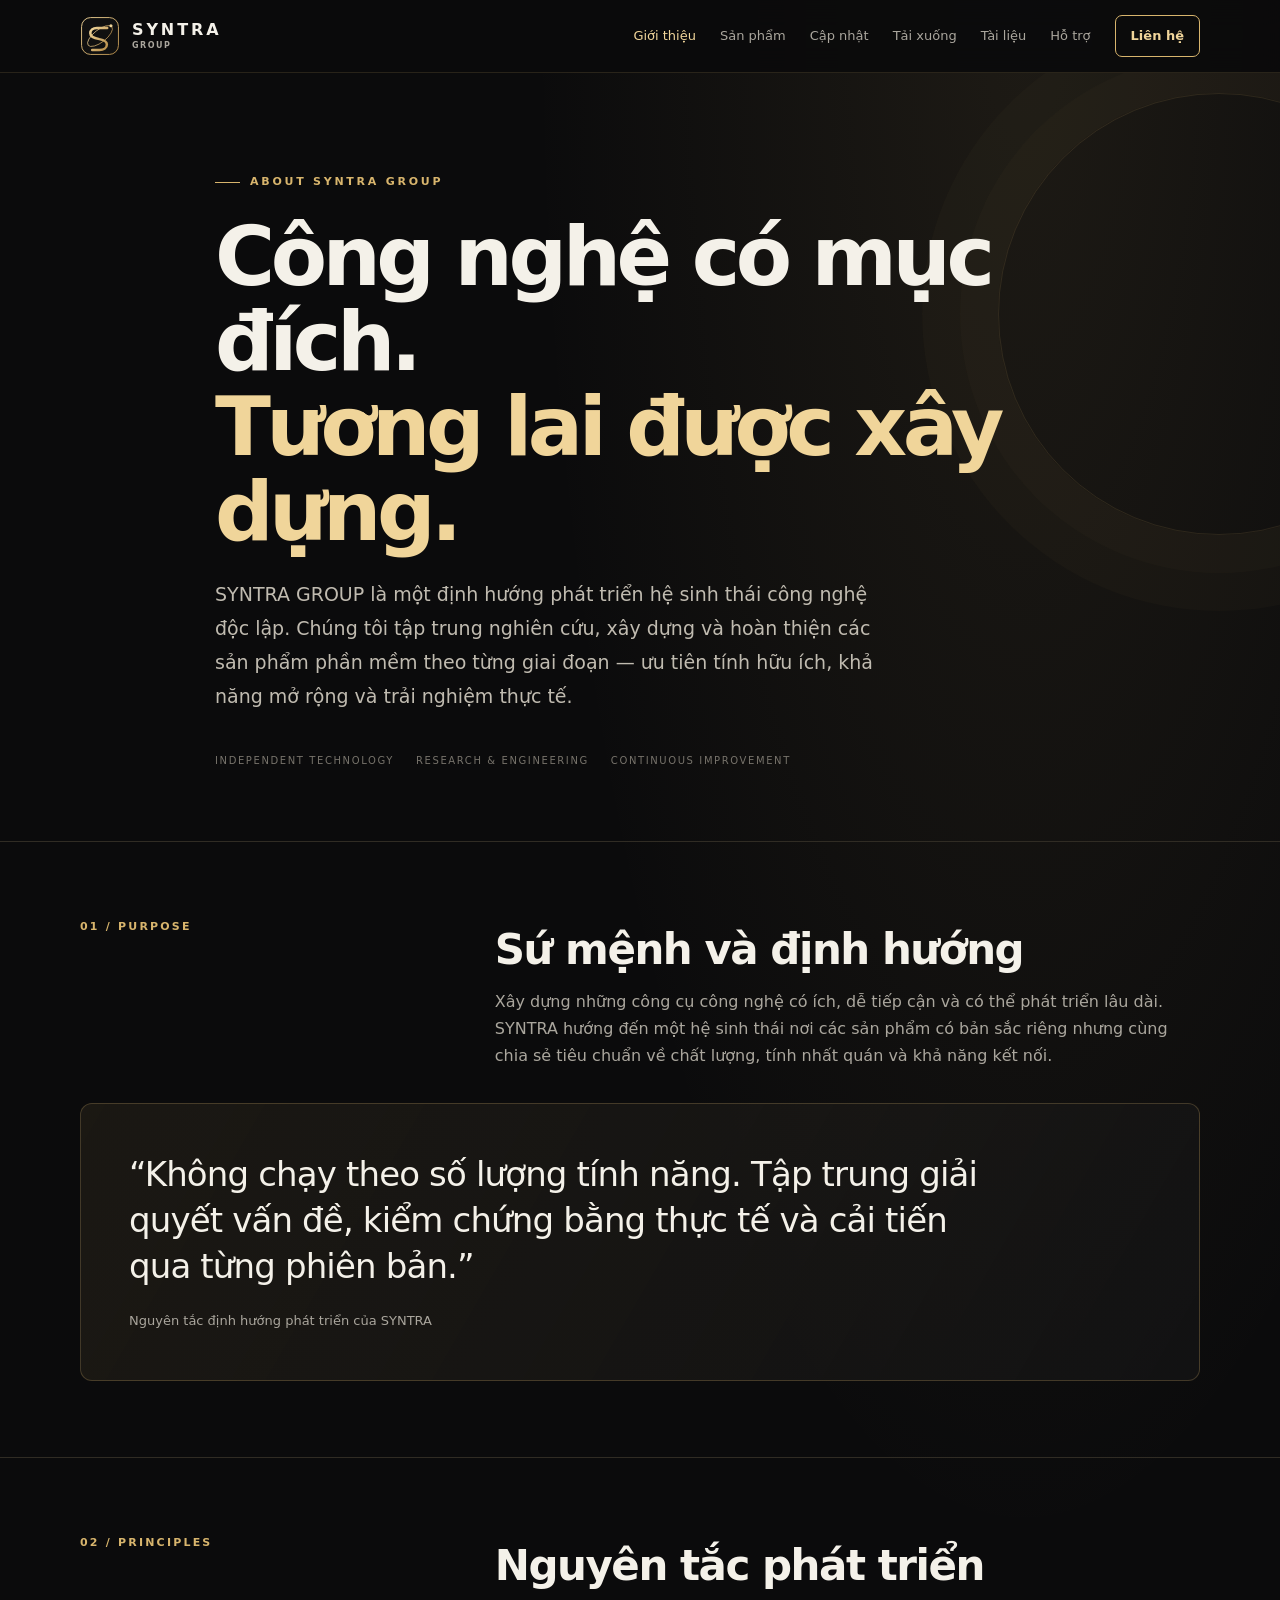
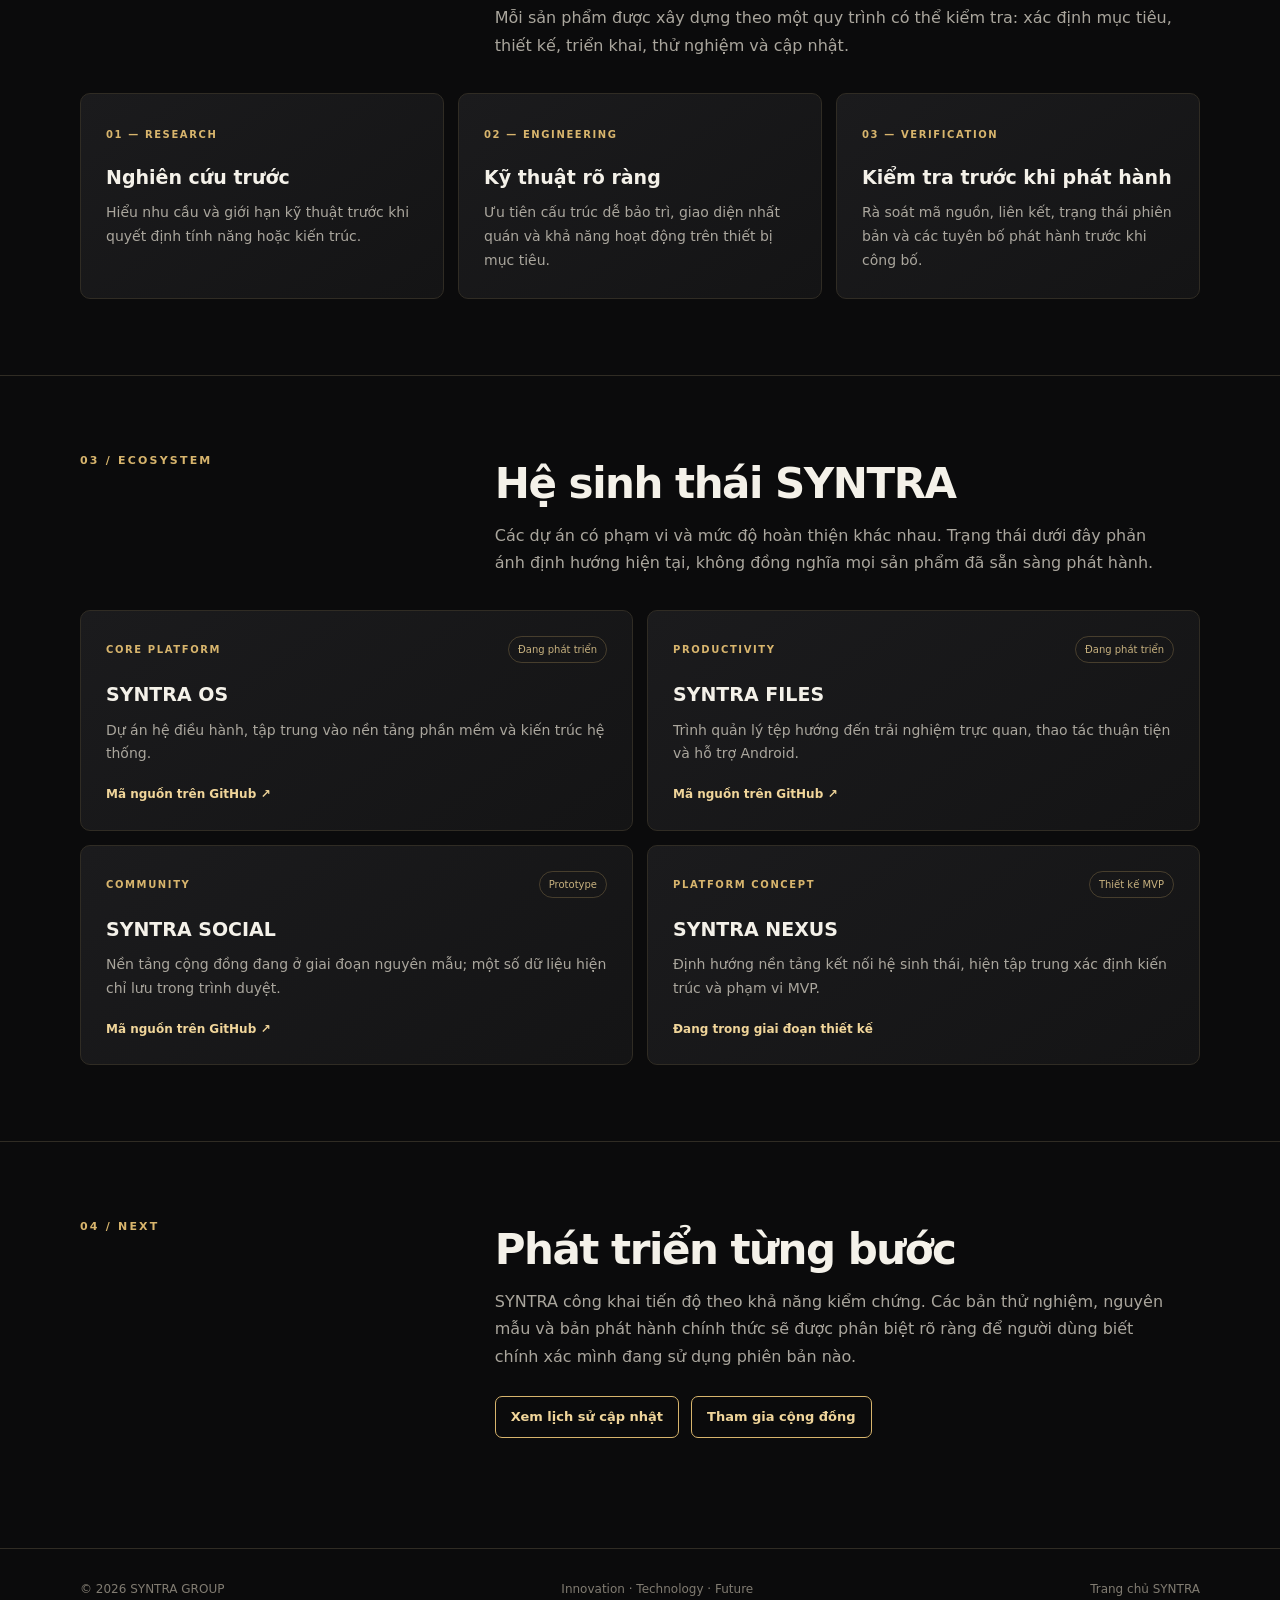
==== about/index.html @ 81cf1b52 "feat(seo): add canonical metadata and optimize image loading" ====
<!doctype html>
<html lang="vi">
<head>
  <meta charset="utf-8">
  <meta name="viewport" content="width=device-width, initial-scale=1">
  <meta name="theme-color" content="#0b0b0c">
  <meta name="description" content="Tìm hiểu về SYNTRA GROUP: định hướng, sứ mệnh, nguyên tắc phát triển và hệ sinh thái công nghệ SYNTRA.">
  <meta name="author" content="SYNTRA GROUP">
  <link rel="canonical" href="https://dea78799-dotcom.github.io/SYNTRA-Website/about/">
<meta property="og:type" content="website">
<meta property="og:title" content="Giới thiệu — SYNTRA GROUP">
<meta property="og:description" content="Một hệ sinh thái công nghệ độc lập, phát triển từng bước bằng nghiên cứu, kỹ thuật và cải tiến liên tục.">
<meta property="og:url" content="https://dea78799-dotcom.github.io/SYNTRA-Website/about/">
<meta property="og:image" content="https://raw.githubusercontent.com/dea78799-dotcom/Hinh-anh/main/file_0000000076408209a2b7b2c33b416b28.png">
<meta property="og:image:alt" content="SYNTRA GROUP — Innovation, Technology, Future">
<meta name="twitter:card" content="summary_large_image">
<meta name="twitter:title" content="Giới thiệu — SYNTRA GROUP">
<meta name="twitter:description" content="Một hệ sinh thái công nghệ độc lập, phát triển từng bước bằng nghiên cứu, kỹ thuật và cải tiến liên tục.">
<meta name="twitter:image" content="https://raw.githubusercontent.com/dea78799-dotcom/Hinh-anh/main/file_0000000076408209a2b7b2c33b416b28.png">
<title>Giới thiệu — SYNTRA GROUP</title>
  <link rel="icon" type="image/svg+xml" href="../assets/syntra-mark.svg">
  <style>
    :root{color-scheme:dark;--bg:#0b0b0c;--panel:#141415;--panel2:#1b1b1d;--gold:#d8b56d;--gold2:#f0d59a;--text:#f4f1e9;--muted:#aaa69d;--line:#302c24;--max:1120px}
    *{box-sizing:border-box}
    html{scroll-behavior:smooth}
    body{margin:0;background:radial-gradient(ellipse at 80% 0%,rgba(216,181,109,.09),transparent 34%),var(--bg);color:var(--text);font-family:Inter,ui-sans-serif,system-ui,-apple-system,"Segoe UI",sans-serif;line-height:1.7}
    a{color:inherit;text-decoration:none}
    a:focus-visible{outline:2px solid var(--gold2);outline-offset:4px}
    .wrap{width:min(var(--max),calc(100% - 40px));margin:auto}
    .skip{position:absolute;left:12px;top:-60px;z-index:30;padding:10px 14px;background:var(--gold);color:#111;border-radius:6px;font-weight:700}
    .skip:focus{top:12px}
    header{position:sticky;top:0;z-index:10;background:rgba(11,11,12,.9);backdrop-filter:blur(14px);border-bottom:1px solid rgba(216,181,109,.15)}
    .nav{min-height:72px;display:flex;align-items:center;justify-content:space-between;gap:20px}
    .brand{display:flex;align-items:center;gap:12px;font-weight:800;letter-spacing:.18em}
    .mark{width:40px;height:40px}
    .brand-word{display:flex;flex-direction:column;line-height:1.1;gap:4px}
    .brand-word small{font-size:8px;letter-spacing:.19em;color:var(--muted)}
    nav{display:flex;align-items:center;gap:24px;color:var(--muted);font-size:13px}
    nav a:hover,nav a[aria-current=page]{color:var(--gold2)}
    .nav-cta,.button{display:inline-flex;align-items:center;justify-content:center;border:1px solid var(--gold);border-radius:7px;padding:9px 15px;color:var(--gold2);font-size:13px;font-weight:700}
    .nav-cta:hover,.button:hover{background:var(--gold);color:#111}
    .menu-toggle{display:none;width:42px;height:42px;border:1px solid var(--line);border-radius:8px;background:transparent;color:var(--text);align-items:center;justify-content:center}
    .hero{padding:100px 0 72px;border-bottom:1px solid var(--line);position:relative;overflow:hidden}
    .hero:after{content:"";position:absolute;width:440px;height:440px;right:-160px;top:20px;border:1px solid rgba(216,181,109,.12);border-radius:50%;box-shadow:0 0 0 38px rgba(216,181,109,.025),0 0 0 76px rgba(216,181,109,.018);pointer-events:none}
    .hero-inner{position:relative;z-index:1;max-width:850px}
    .eyebrow{display:flex;align-items:center;gap:10px;color:var(--gold);font-size:11px;font-weight:800;letter-spacing:.25em;text-transform:uppercase}
    .eyebrow:before{content:"";width:25px;height:1px;background:var(--gold)}
    h1{font-size:clamp(44px,8vw,82px);line-height:1.04;letter-spacing:-.055em;margin:22px 0}
    h1 span{color:var(--gold2)}
    .lead{max-width:690px;color:#c0bbb0;font-size:clamp(16px,2vw,19px);line-height:1.8}
    .hero-meta{display:flex;flex-wrap:wrap;gap:22px;margin-top:38px;color:#77736b;font-size:10px;letter-spacing:.16em;text-transform:uppercase}
    .section{padding:76px 0;border-bottom:1px solid var(--line)}
    .section-head{display:grid;grid-template-columns:.7fr 1.3fr;gap:35px;align-items:start;margin-bottom:34px}
    .section-index{color:var(--gold);font-size:11px;letter-spacing:.2em;font-weight:800}
    h2{font-size:clamp(28px,4vw,42px);line-height:1.15;letter-spacing:-.035em;margin:8px 0 14px}
    .section-intro{color:var(--muted);max-width:680px;margin:0}
    .principles{display:grid;grid-template-columns:repeat(3,1fr);gap:14px}
    .principle,.project{background:linear-gradient(145deg,var(--panel2),var(--panel));border:1px solid var(--line);border-radius:10px;padding:25px}
    .principle small,.project small{color:var(--gold);font-size:10px;letter-spacing:.16em;font-weight:800}
    .principle h3,.project h3{font-size:19px;margin:15px 0 8px}
    .principle p,.project p{color:var(--muted);font-size:14px;margin:0}
    .projects{display:grid;grid-template-columns:repeat(2,1fr);gap:14px}
    .project{min-height:190px;display:flex;flex-direction:column}
    .project-top{display:flex;align-items:center;justify-content:space-between;gap:12px}
    .status{font-size:10px;color:#c7b17f;border:1px solid rgba(216,181,109,.25);border-radius:20px;padding:4px 9px;white-space:nowrap}
    .project .project-link{margin-top:auto;padding-top:18px;color:var(--gold2);font-size:12px;font-weight:700}
    .statement{padding:48px;border:1px solid rgba(216,181,109,.24);border-radius:12px;background:linear-gradient(120deg,rgba(216,181,109,.08),rgba(20,20,21,.8))}
    .statement blockquote{font-size:clamp(22px,3.5vw,34px);line-height:1.35;letter-spacing:-.025em;margin:0;max-width:850px}
    .statement p{color:var(--muted);font-size:13px;margin:20px 0 0}
    .cta-row{display:flex;flex-wrap:wrap;gap:12px;margin-top:26px}
    footer{padding:30px 0;color:#817c72;font-size:12px}
    .footer-inner{display:flex;justify-content:space-between;gap:18px;flex-wrap:wrap}
    @media(max-width:760px){.menu-toggle{display:flex}nav{display:none;position:absolute;top:72px;left:0;right:0;padding:18px 20px 22px;background:#101011;border-bottom:1px solid var(--line);flex-direction:column;align-items:stretch;gap:0}nav.open{display:flex}nav a{padding:12px 4px;border-bottom:1px solid rgba(255,255,255,.05)}nav .nav-cta{margin-top:10px;text-align:center}.hero{padding:76px 0 54px}.section{padding:58px 0}.section-head{grid-template-columns:1fr;gap:12px}.principles{grid-template-columns:1fr}.projects{grid-template-columns:1fr}.statement{padding:28px}}
    @media(prefers-reduced-motion:reduce){html{scroll-behavior:auto}*,*::before,*::after{animation-duration:.01ms!important;transition-duration:.01ms!important}}
  
/* SYNTRA responsive refinement */
img,svg,video{max-width:100%}
button,a{-webkit-tap-highlight-color:transparent}
main{min-width:0}
@media(min-width:701px) and (max-width:1050px){
  .wrap{width:min(var(--max,1120px),calc(100% - 48px))}
  nav,.navlinks{gap:clamp(10px,1.6vw,20px)}
  .hero-layout{gap:28px}
  .grid{gap:14px}
}
@media(max-width:700px){
  .wrap{width:calc(100% - 32px)}
  h1{overflow-wrap:anywhere}
  .lead{font-size:15px}
  .section-head{align-items:flex-start}
  .actions,.hero-actions{width:100%}
  .actions .button,.hero-actions .button{min-height:44px}
  .card,.panel,.announcement{min-width:0}
  footer .wrap,footer .footer-inner{align-items:flex-start}
}
@media(max-width:380px){
  .wrap{width:calc(100% - 24px)}
  .brand{letter-spacing:.1em}
  .brand img,.mark{width:34px;height:34px}
  h1{font-size:clamp(36px,12vw,48px)}
  .button{padding:10px 12px;font-size:12px}
}
</style>
</head>
<body>
  <a class="skip" href="#main">Bỏ qua điều hướng</a>
  <header>
    <div class="wrap nav">
      <a class="brand" href="../" aria-label="SYNTRA trang chủ"><img decoding="async" class="mark" src="../assets/syntra-mark.svg" alt=""><span class="brand-word"><span>SYNTRA</span><small>GROUP</small></span></a>
      <button class="menu-toggle" id="menu-toggle" type="button" aria-label="Mở menu" aria-expanded="false" aria-controls="main-nav">☰</button>
      <nav id="main-nav" aria-label="Điều hướng chính">
        <a href="./" aria-current="page">Giới thiệu</a>
        <a href="../#products">Sản phẩm</a>
        <a href="../updates/">Cập nhật</a>
        <a href="../downloads/">Tải xuống</a>
        <a href="../docs/">Tài liệu</a>
        <a href="../support/">Hỗ trợ</a>
        <a class="nav-cta" href="mailto:vanhuong05042025@gmail.com">Liên hệ</a>
      </nav>
    </div>
  </header>
  <main id="main">
    <section class="hero">
      <div class="wrap hero-inner">
        <div class="eyebrow">About SYNTRA GROUP</div>
        <h1>Công nghệ có mục đích.<br><span>Tương lai được xây dựng.</span></h1>
        <p class="lead">SYNTRA GROUP là một định hướng phát triển hệ sinh thái công nghệ độc lập. Chúng tôi tập trung nghiên cứu, xây dựng và hoàn thiện các sản phẩm phần mềm theo từng giai đoạn — ưu tiên tính hữu ích, khả năng mở rộng và trải nghiệm thực tế.</p>
        <div class="hero-meta"><span>Independent technology</span><span>Research & engineering</span><span>Continuous improvement</span></div>
      </div>
    </section>

    <section class="section">
      <div class="wrap">
        <div class="section-head">
          <div class="section-index">01 / PURPOSE</div>
          <div><h2>Sứ mệnh và định hướng</h2><p class="section-intro">Xây dựng những công cụ công nghệ có ích, dễ tiếp cận và có thể phát triển lâu dài. SYNTRA hướng đến một hệ sinh thái nơi các sản phẩm có bản sắc riêng nhưng cùng chia sẻ tiêu chuẩn về chất lượng, tính nhất quán và khả năng kết nối.</p></div>
        </div>
        <div class="statement">
          <blockquote>“Không chạy theo số lượng tính năng. Tập trung giải quyết vấn đề, kiểm chứng bằng thực tế và cải tiến qua từng phiên bản.”</blockquote>
          <p>Nguyên tắc định hướng phát triển của SYNTRA</p>
        </div>
      </div>
    </section>

    <section class="section">
      <div class="wrap">
        <div class="section-head">
          <div class="section-index">02 / PRINCIPLES</div>
          <div><h2>Nguyên tắc phát triển</h2><p class="section-intro">Mỗi sản phẩm được xây dựng theo một quy trình có thể kiểm tra: xác định mục tiêu, thiết kế, triển khai, thử nghiệm và cập nhật.</p></div>
        </div>
        <div class="principles">
          <article class="principle"><small>01 — RESEARCH</small><h3>Nghiên cứu trước</h3><p>Hiểu nhu cầu và giới hạn kỹ thuật trước khi quyết định tính năng hoặc kiến trúc.</p></article>
          <article class="principle"><small>02 — ENGINEERING</small><h3>Kỹ thuật rõ ràng</h3><p>Ưu tiên cấu trúc dễ bảo trì, giao diện nhất quán và khả năng hoạt động trên thiết bị mục tiêu.</p></article>
          <article class="principle"><small>03 — VERIFICATION</small><h3>Kiểm tra trước khi phát hành</h3><p>Rà soát mã nguồn, liên kết, trạng thái phiên bản và các tuyên bố phát hành trước khi công bố.</p></article>
        </div>
      </div>
    </section>

    <section class="section" id="ecosystem">
      <div class="wrap">
        <div class="section-head">
          <div class="section-index">03 / ECOSYSTEM</div>
          <div><h2>Hệ sinh thái SYNTRA</h2><p class="section-intro">Các dự án có phạm vi và mức độ hoàn thiện khác nhau. Trạng thái dưới đây phản ánh định hướng hiện tại, không đồng nghĩa mọi sản phẩm đã sẵn sàng phát hành.</p></div>
        </div>
        <div class="projects">
          <article class="project"><div class="project-top"><small>CORE PLATFORM</small><span class="status">Đang phát triển</span></div><h3>SYNTRA OS</h3><p>Dự án hệ điều hành, tập trung vào nền tảng phần mềm và kiến trúc hệ thống.</p><a class="project-link" href="https://github.com/dea78799-dotcom/SyntraOS" target="_blank" rel="noopener noreferrer">Mã nguồn trên GitHub ↗</a></article>
          <article class="project"><div class="project-top"><small>PRODUCTIVITY</small><span class="status">Đang phát triển</span></div><h3>SYNTRA FILES</h3><p>Trình quản lý tệp hướng đến trải nghiệm trực quan, thao tác thuận tiện và hỗ trợ Android.</p><a class="project-link" href="https://github.com/dea78799-dotcom/Syntra-Files" target="_blank" rel="noopener noreferrer">Mã nguồn trên GitHub ↗</a></article>
          <article class="project"><div class="project-top"><small>COMMUNITY</small><span class="status">Prototype</span></div><h3>SYNTRA SOCIAL</h3><p>Nền tảng cộng đồng đang ở giai đoạn nguyên mẫu; một số dữ liệu hiện chỉ lưu trong trình duyệt.</p><a class="project-link" href="https://github.com/dea78799-dotcom/SYNTRA-Social" target="_blank" rel="noopener noreferrer">Mã nguồn trên GitHub ↗</a></article>
          <article class="project"><div class="project-top"><small>PLATFORM CONCEPT</small><span class="status">Thiết kế MVP</span></div><h3>SYNTRA NEXUS</h3><p>Định hướng nền tảng kết nối hệ sinh thái, hiện tập trung xác định kiến trúc và phạm vi MVP.</p><span class="project-link">Đang trong giai đoạn thiết kế</span></article>
        </div>
      </div>
    </section>

    <section class="section">
      <div class="wrap">
        <div class="section-head">
          <div class="section-index">04 / NEXT</div>
          <div><h2>Phát triển từng bước</h2><p class="section-intro">SYNTRA công khai tiến độ theo khả năng kiểm chứng. Các bản thử nghiệm, nguyên mẫu và bản phát hành chính thức sẽ được phân biệt rõ ràng để người dùng biết chính xác mình đang sử dụng phiên bản nào.</p>
            <div class="cta-row"><a class="button" href="../updates/">Xem lịch sử cập nhật</a><a class="button" href="../community/">Tham gia cộng đồng</a></div>
          </div>
        </div>
      </div>
    </section>
  </main>
  <footer><div class="wrap footer-inner"><span>© <span id="year"></span> SYNTRA GROUP</span><span>Innovation · Technology · Future</span><a href="../">Trang chủ SYNTRA</a></div></footer>
  <script>
    (() => {
      const year = document.getElementById("year");
      const button = document.getElementById("menu-toggle");
      const nav = document.getElementById("main-nav");
      if (year) year.textContent = new Date().getFullYear();
      const closeMenu = () => {
        if (!button || !nav) return;
        button.setAttribute("aria-expanded", "false");
        button.setAttribute("aria-label", "Mở menu");
        nav.classList.remove("open");
      };
      if (button && nav) {
        button.addEventListener("click", () => {
          const open = button.getAttribute("aria-expanded") === "true";
          button.setAttribute("aria-expanded", String(!open));
          button.setAttribute("aria-label", open ? "Mở menu" : "Đóng menu");
          nav.classList.toggle("open", !open);
        });
        nav.querySelectorAll("a").forEach(link => link.addEventListener("click", closeMenu));
        document.addEventListener("keydown", event => {
          if (event.key === "Escape") { closeMenu(); button.focus(); }
        });
      }
    })();
  </script>
</body>
</html>
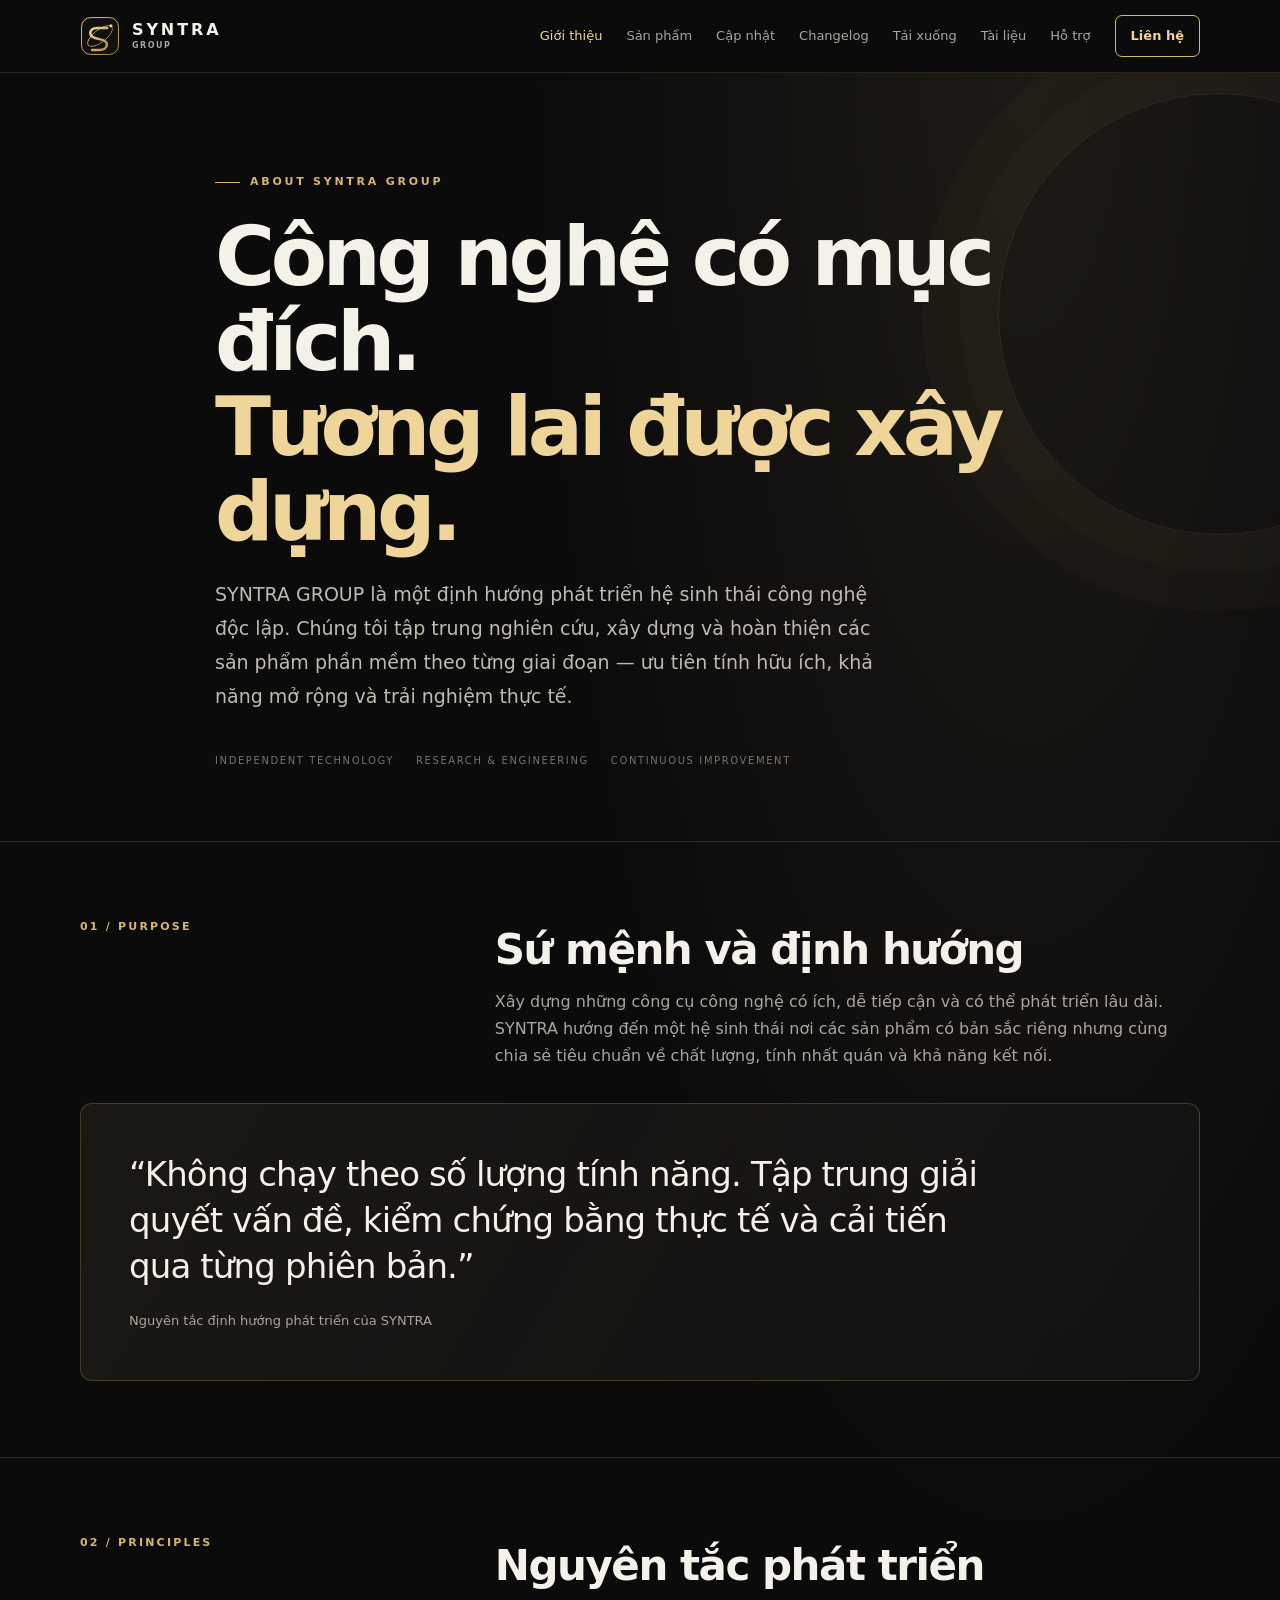
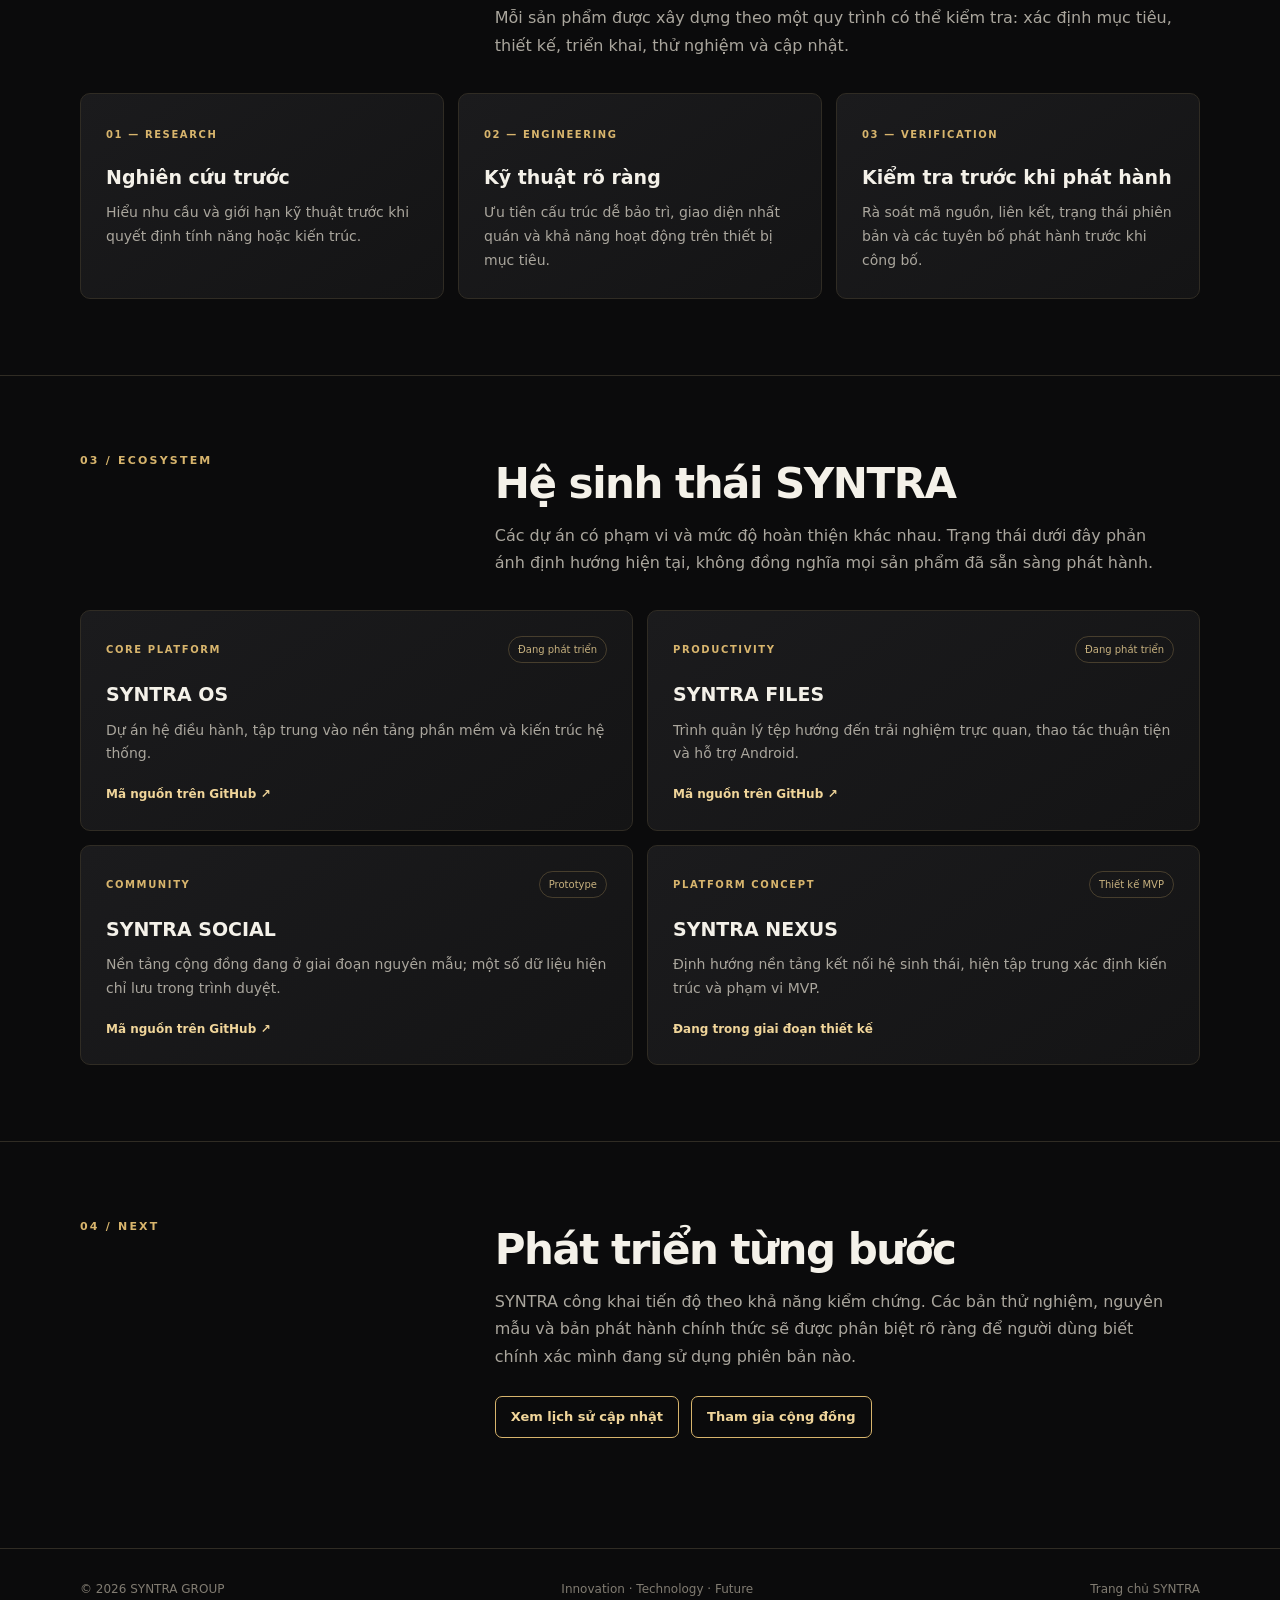
==== commit ab869c08: "Add Changelog navigation" ====
--- a/about/index.html
+++ b/about/index.html
@@ -3,7 +3,9 @@
 <head>
   <meta charset="utf-8">
   <meta name="viewport" content="width=device-width, initial-scale=1">
-  <meta name="theme-color" content="#0b0b0c">
+    <meta http-equiv="Content-Security-Policy" content="default-src 'self'; base-uri 'self'; object-src 'none'; frame-src 'none'; form-action 'self'; script-src 'self' 'unsafe-inline'; style-src 'self' 'unsafe-inline'; img-src 'self' data: https://raw.githubusercontent.com; font-src 'self' data:; connect-src 'self'; media-src 'self'; upgrade-insecure-requests">
+  <meta name="referrer" content="strict-origin-when-cross-origin">
+<meta name="theme-color" content="#0b0b0c">
   <meta name="description" content="Tìm hiểu về SYNTRA GROUP: định hướng, sứ mệnh, nguyên tắc phát triển và hệ sinh thái công nghệ SYNTRA.">
   <meta name="author" content="SYNTRA GROUP">
   <link rel="canonical" href="https://dea78799-dotcom.github.io/SYNTRA-Website/about/">
@@ -111,7 +113,7 @@
       <nav id="main-nav" aria-label="Điều hướng chính">
         <a href="./" aria-current="page">Giới thiệu</a>
         <a href="../#products">Sản phẩm</a>
-        <a href="../updates/">Cập nhật</a>
+        <a href="../updates/">Cập nhật</a><a href="../changelog/">Changelog</a>
         <a href="../downloads/">Tải xuống</a>
         <a href="../docs/">Tài liệu</a>
         <a href="../support/">Hỗ trợ</a>
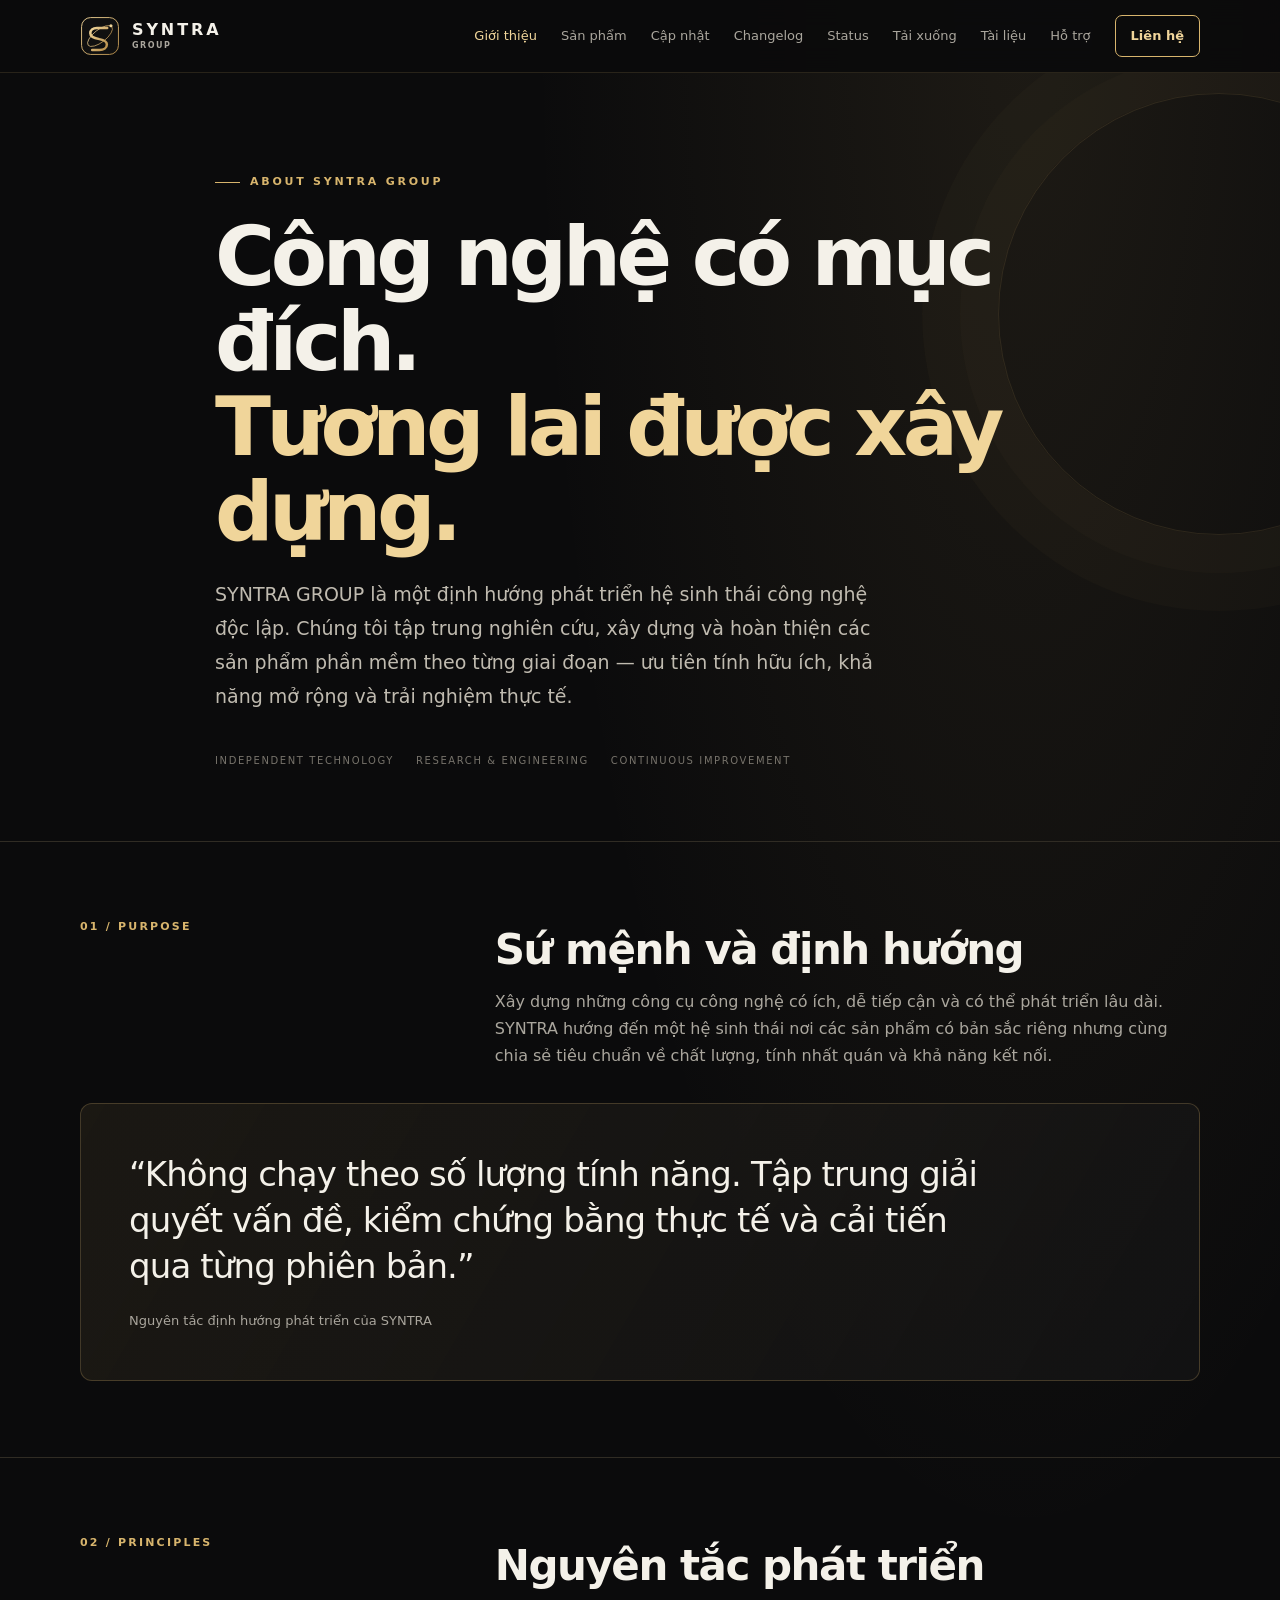
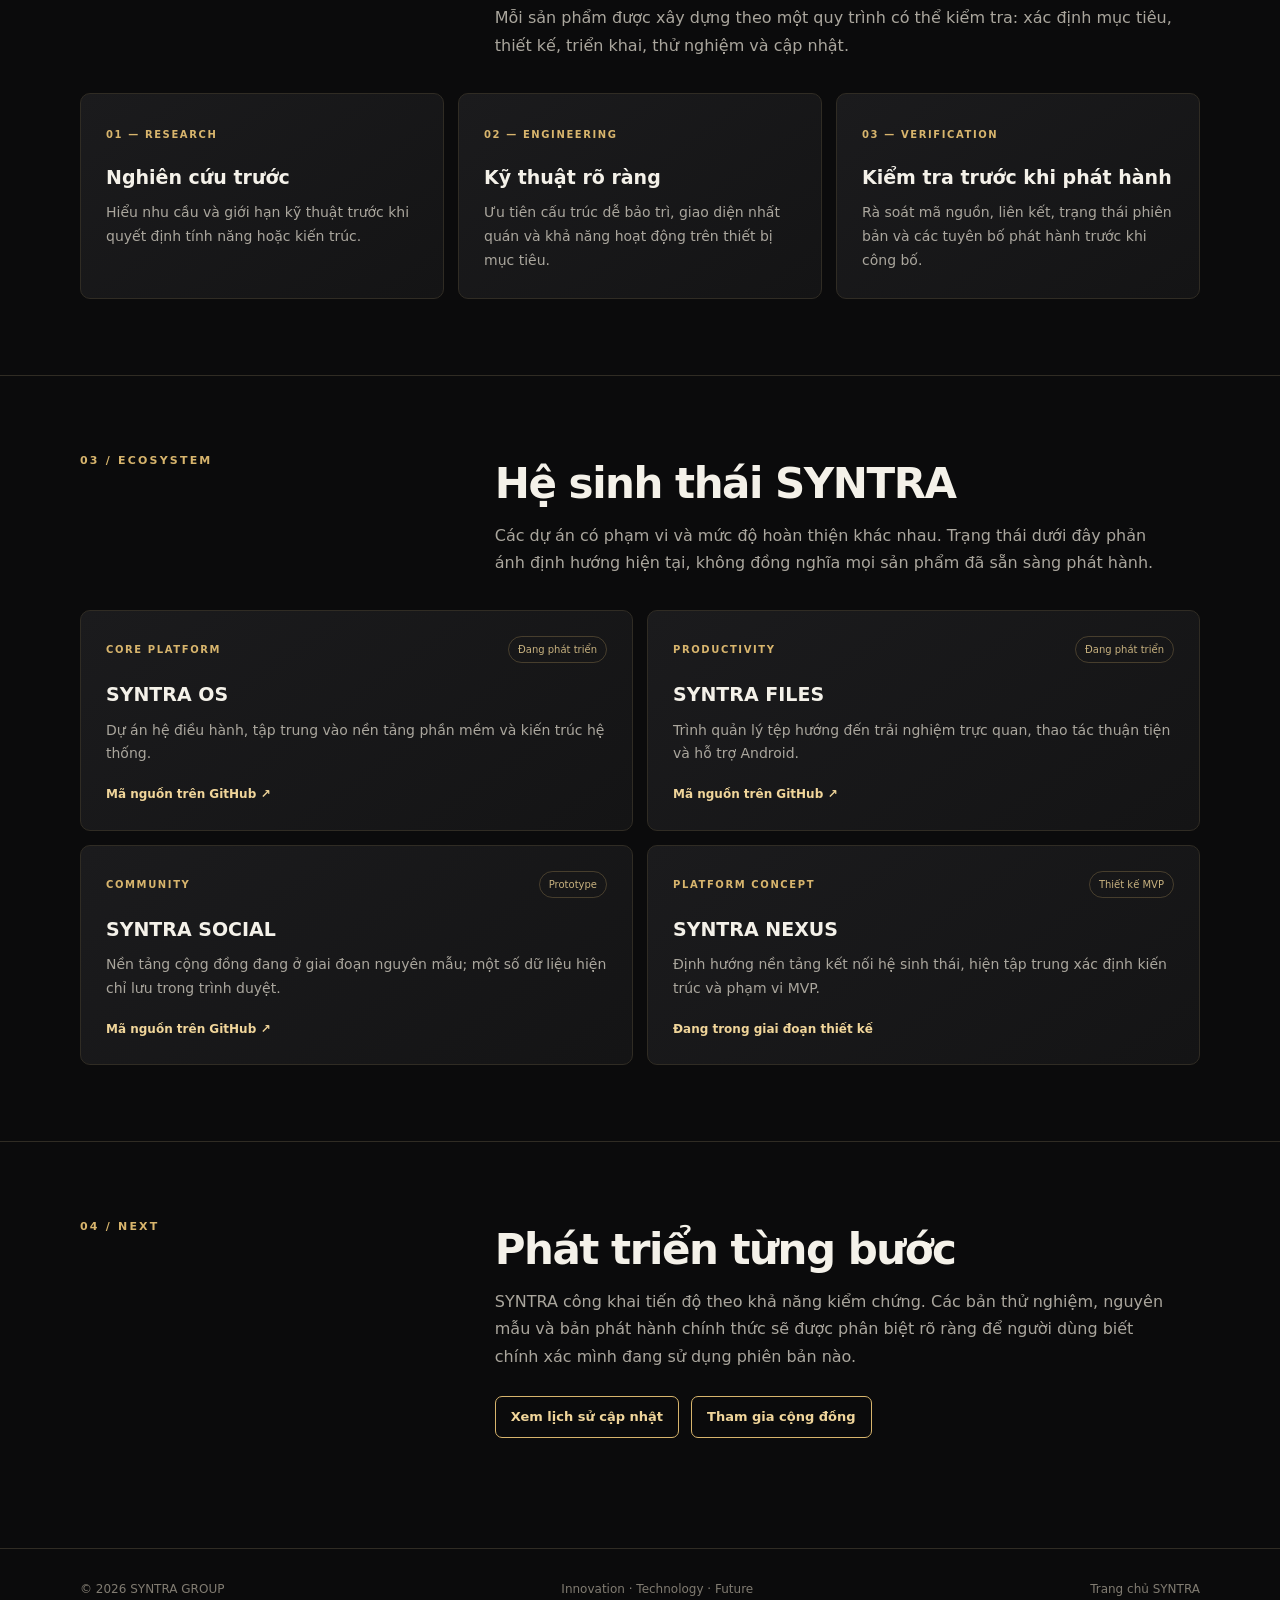
==== commit 667ebeee: "Add Status navigation" ====
--- a/about/index.html
+++ b/about/index.html
@@ -113,7 +113,7 @@
       <nav id="main-nav" aria-label="Điều hướng chính">
         <a href="./" aria-current="page">Giới thiệu</a>
         <a href="../#products">Sản phẩm</a>
-        <a href="../updates/">Cập nhật</a><a href="../changelog/">Changelog</a>
+        <a href="../updates/">Cập nhật</a><a href="../changelog/">Changelog</a><a href="../status/">Status</a>
         <a href="../downloads/">Tải xuống</a>
         <a href="../docs/">Tài liệu</a>
         <a href="../support/">Hỗ trợ</a>
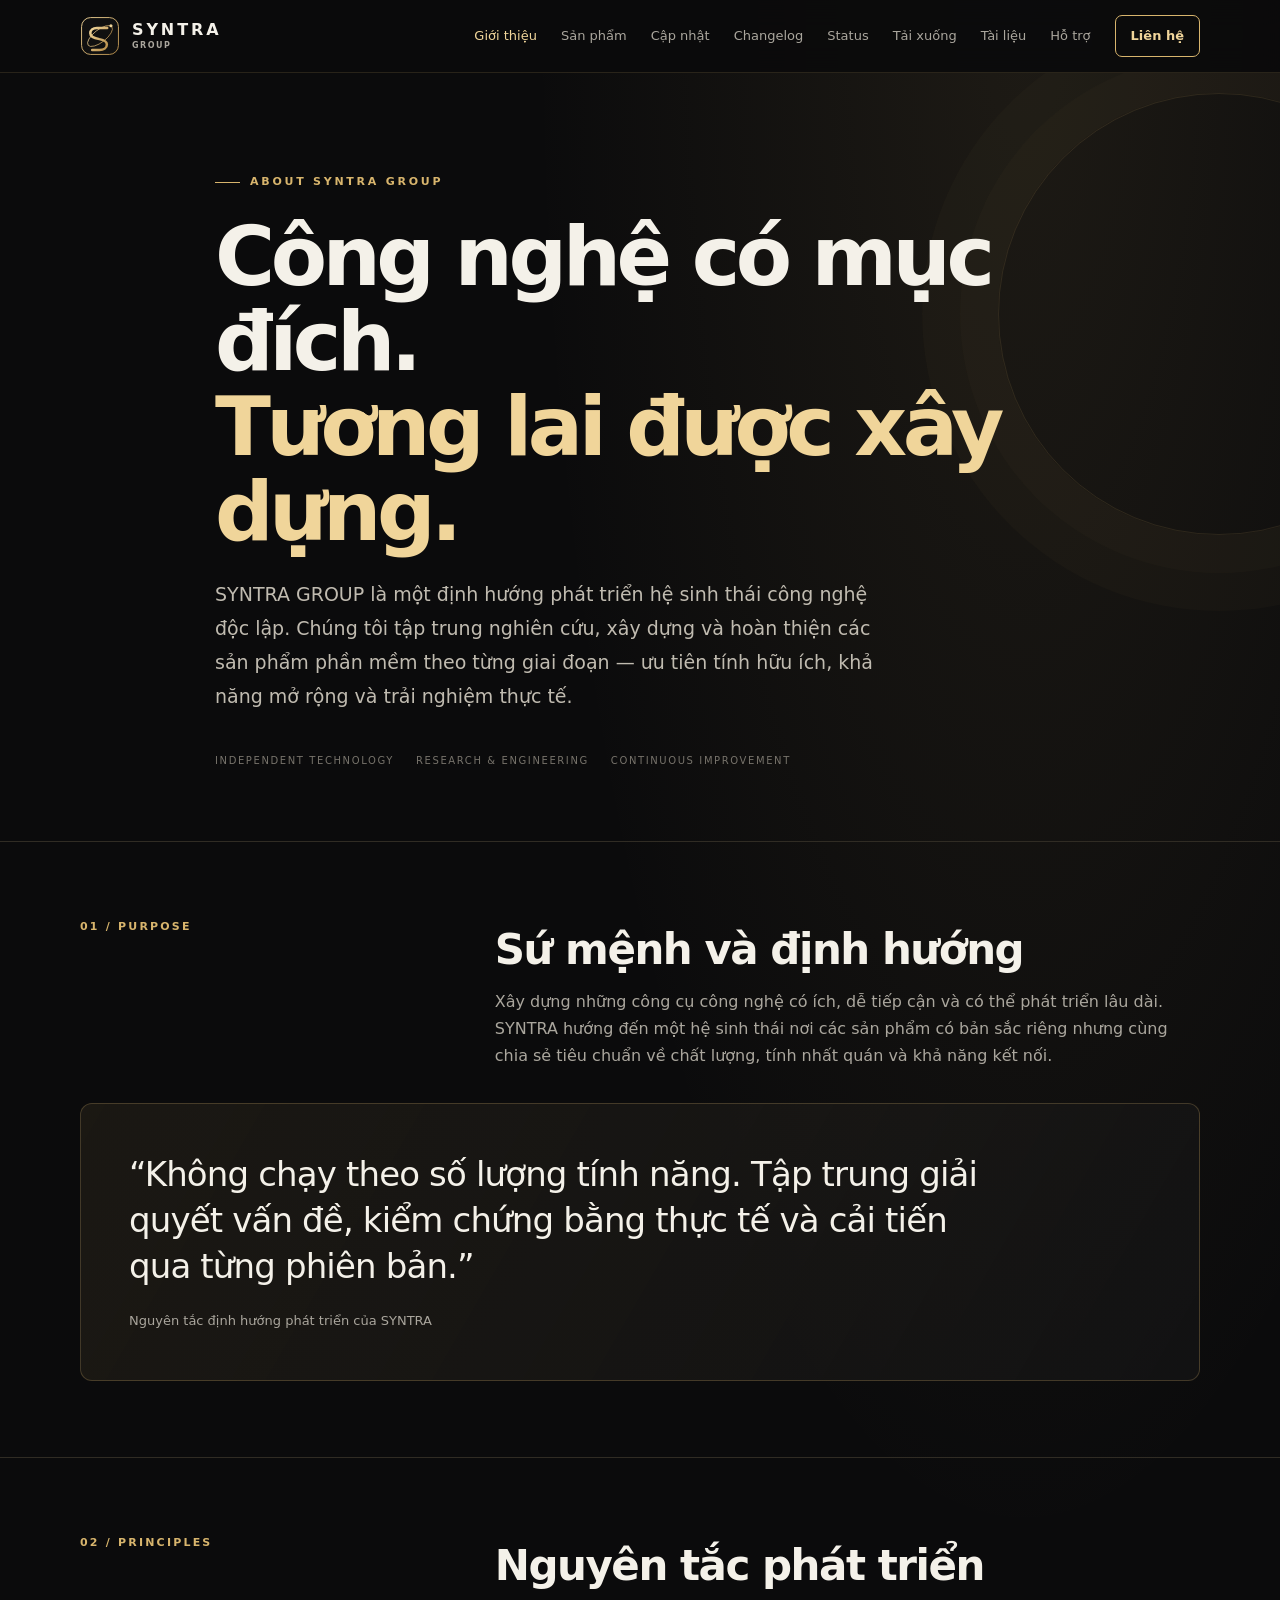
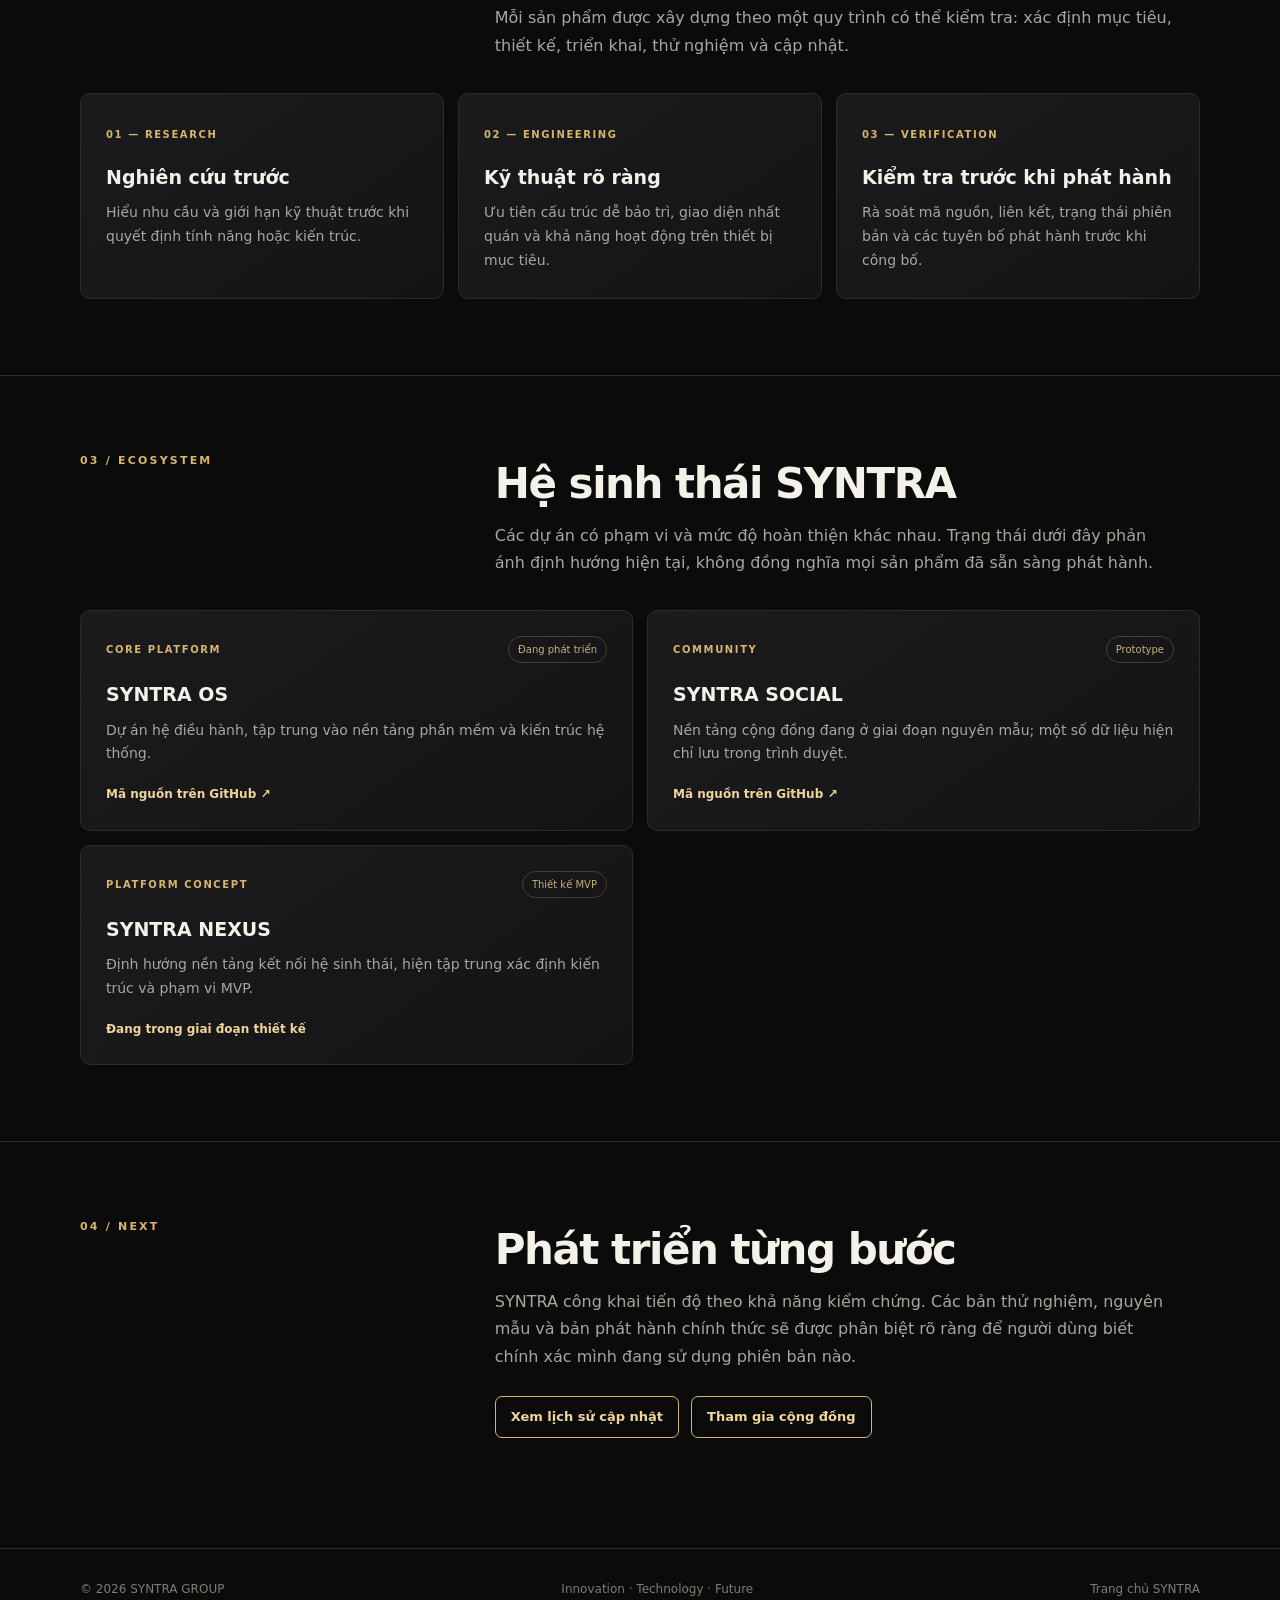
==== commit d2536e1a: "Remove discontinued SYNTRA FILES from active website" ====
--- a/about/index.html
+++ b/about/index.html
@@ -166,7 +166,6 @@
         </div>
         <div class="projects">
           <article class="project"><div class="project-top"><small>CORE PLATFORM</small><span class="status">Đang phát triển</span></div><h3>SYNTRA OS</h3><p>Dự án hệ điều hành, tập trung vào nền tảng phần mềm và kiến trúc hệ thống.</p><a class="project-link" href="https://github.com/dea78799-dotcom/SyntraOS" target="_blank" rel="noopener noreferrer">Mã nguồn trên GitHub ↗</a></article>
-          <article class="project"><div class="project-top"><small>PRODUCTIVITY</small><span class="status">Đang phát triển</span></div><h3>SYNTRA FILES</h3><p>Trình quản lý tệp hướng đến trải nghiệm trực quan, thao tác thuận tiện và hỗ trợ Android.</p><a class="project-link" href="https://github.com/dea78799-dotcom/Syntra-Files" target="_blank" rel="noopener noreferrer">Mã nguồn trên GitHub ↗</a></article>
           <article class="project"><div class="project-top"><small>COMMUNITY</small><span class="status">Prototype</span></div><h3>SYNTRA SOCIAL</h3><p>Nền tảng cộng đồng đang ở giai đoạn nguyên mẫu; một số dữ liệu hiện chỉ lưu trong trình duyệt.</p><a class="project-link" href="https://github.com/dea78799-dotcom/SYNTRA-Social" target="_blank" rel="noopener noreferrer">Mã nguồn trên GitHub ↗</a></article>
           <article class="project"><div class="project-top"><small>PLATFORM CONCEPT</small><span class="status">Thiết kế MVP</span></div><h3>SYNTRA NEXUS</h3><p>Định hướng nền tảng kết nối hệ sinh thái, hiện tập trung xác định kiến trúc và phạm vi MVP.</p><span class="project-link">Đang trong giai đoạn thiết kế</span></article>
         </div>
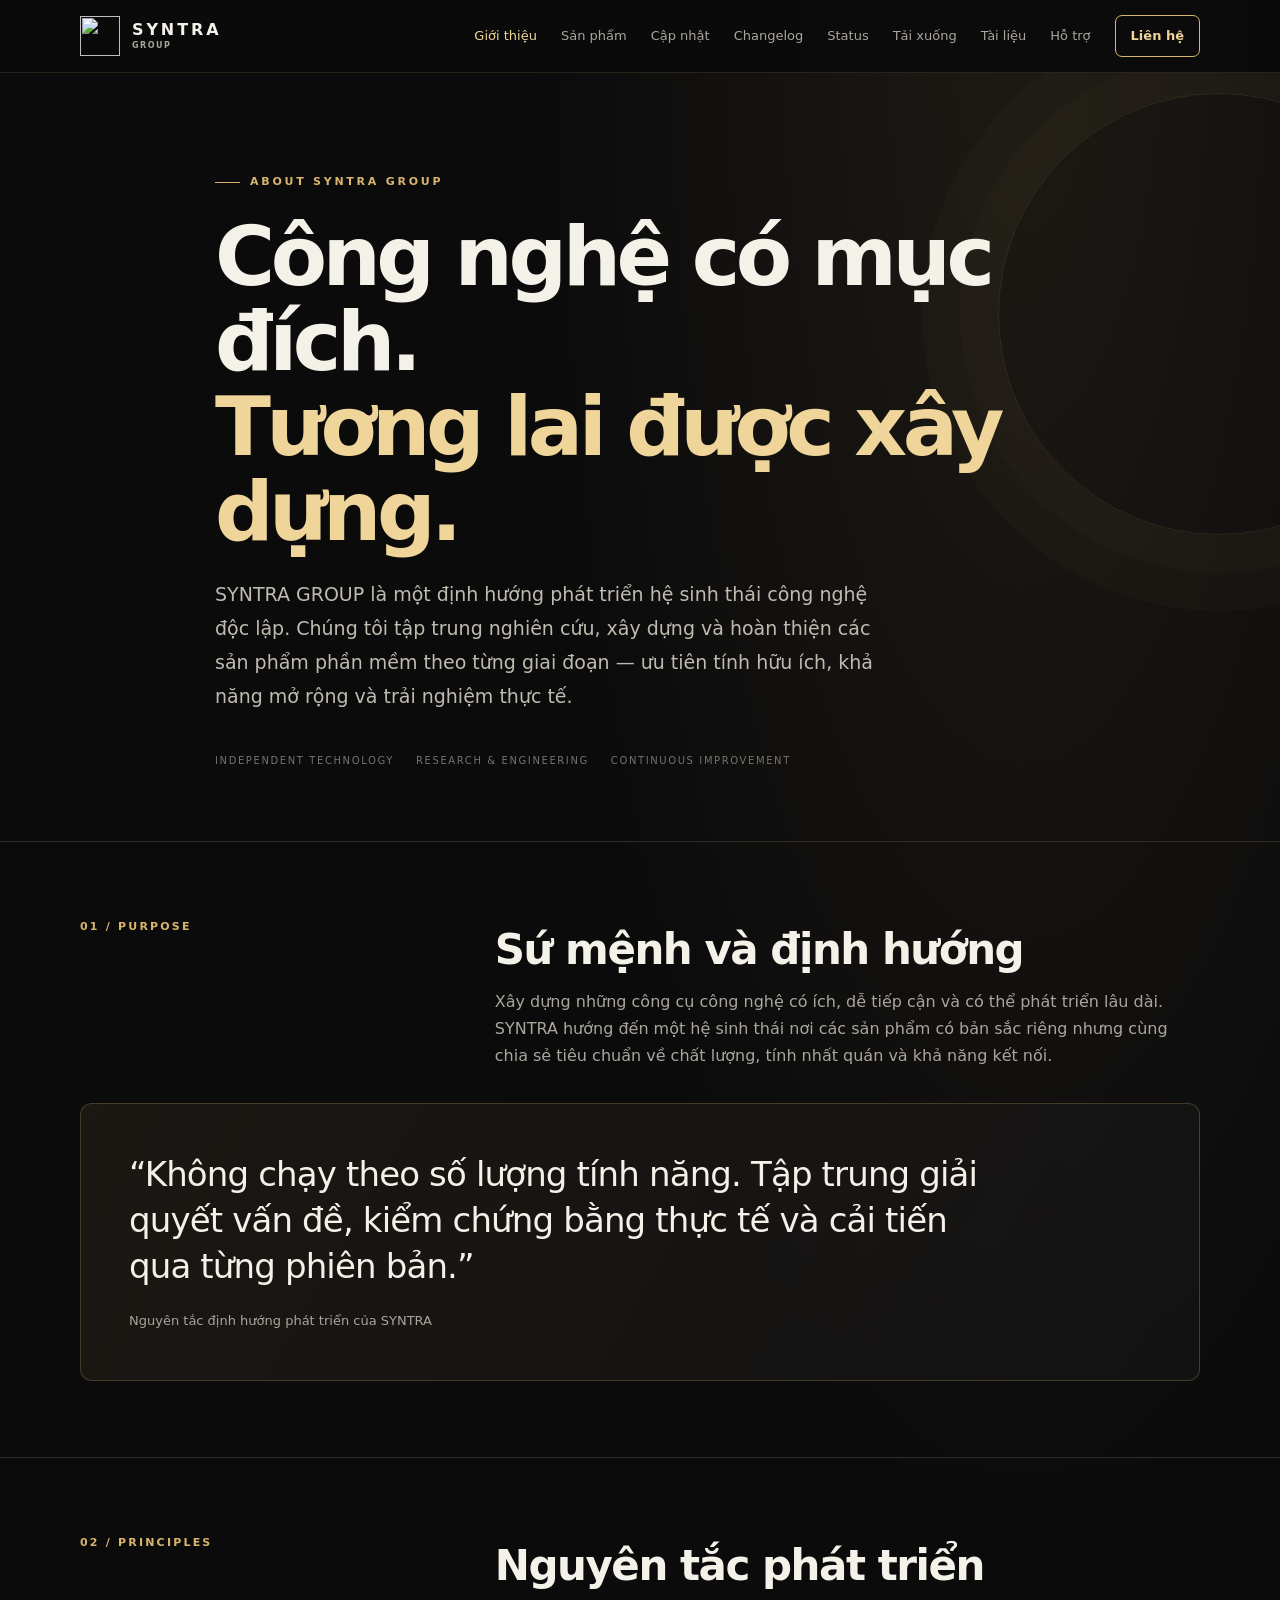
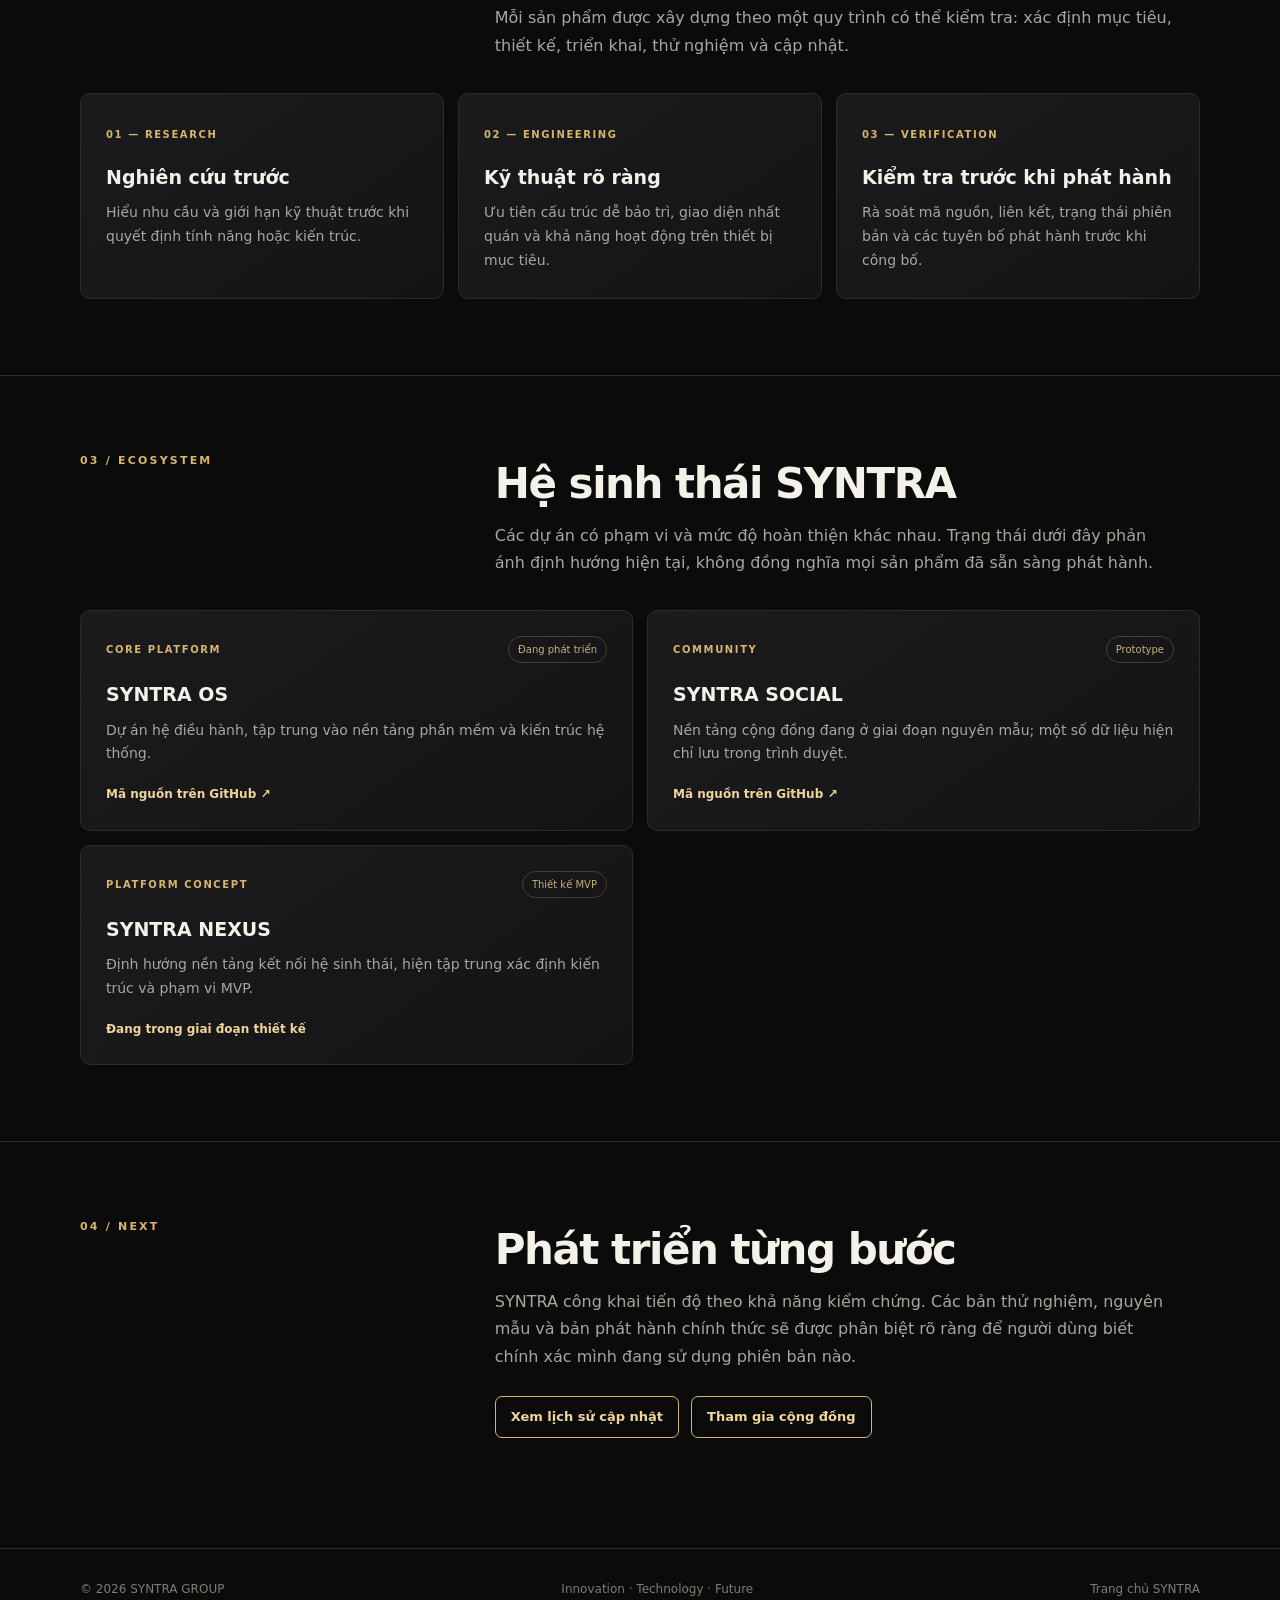
==== commit d5917461: "Update SYNTRA brand logo across website" ====
--- a/about/index.html
+++ b/about/index.html
@@ -108,7 +108,7 @@
   <a class="skip" href="#main">Bỏ qua điều hướng</a>
   <header>
     <div class="wrap nav">
-      <a class="brand" href="../" aria-label="SYNTRA trang chủ"><img decoding="async" class="mark" src="../assets/syntra-mark.svg" alt=""><span class="brand-word"><span>SYNTRA</span><small>GROUP</small></span></a>
+      <a class="brand" href="../" aria-label="SYNTRA trang chủ"><img decoding="async" class="mark" src="https://raw.githubusercontent.com/dea78799-dotcom/Hinh-anh/refs/heads/main/Screenshot_2026_1126_114218.png" alt=""><span class="brand-word"><span>SYNTRA</span><small>GROUP</small></span></a>
       <button class="menu-toggle" id="menu-toggle" type="button" aria-label="Mở menu" aria-expanded="false" aria-controls="main-nav">☰</button>
       <nav id="main-nav" aria-label="Điều hướng chính">
         <a href="./" aria-current="page">Giới thiệu</a>
